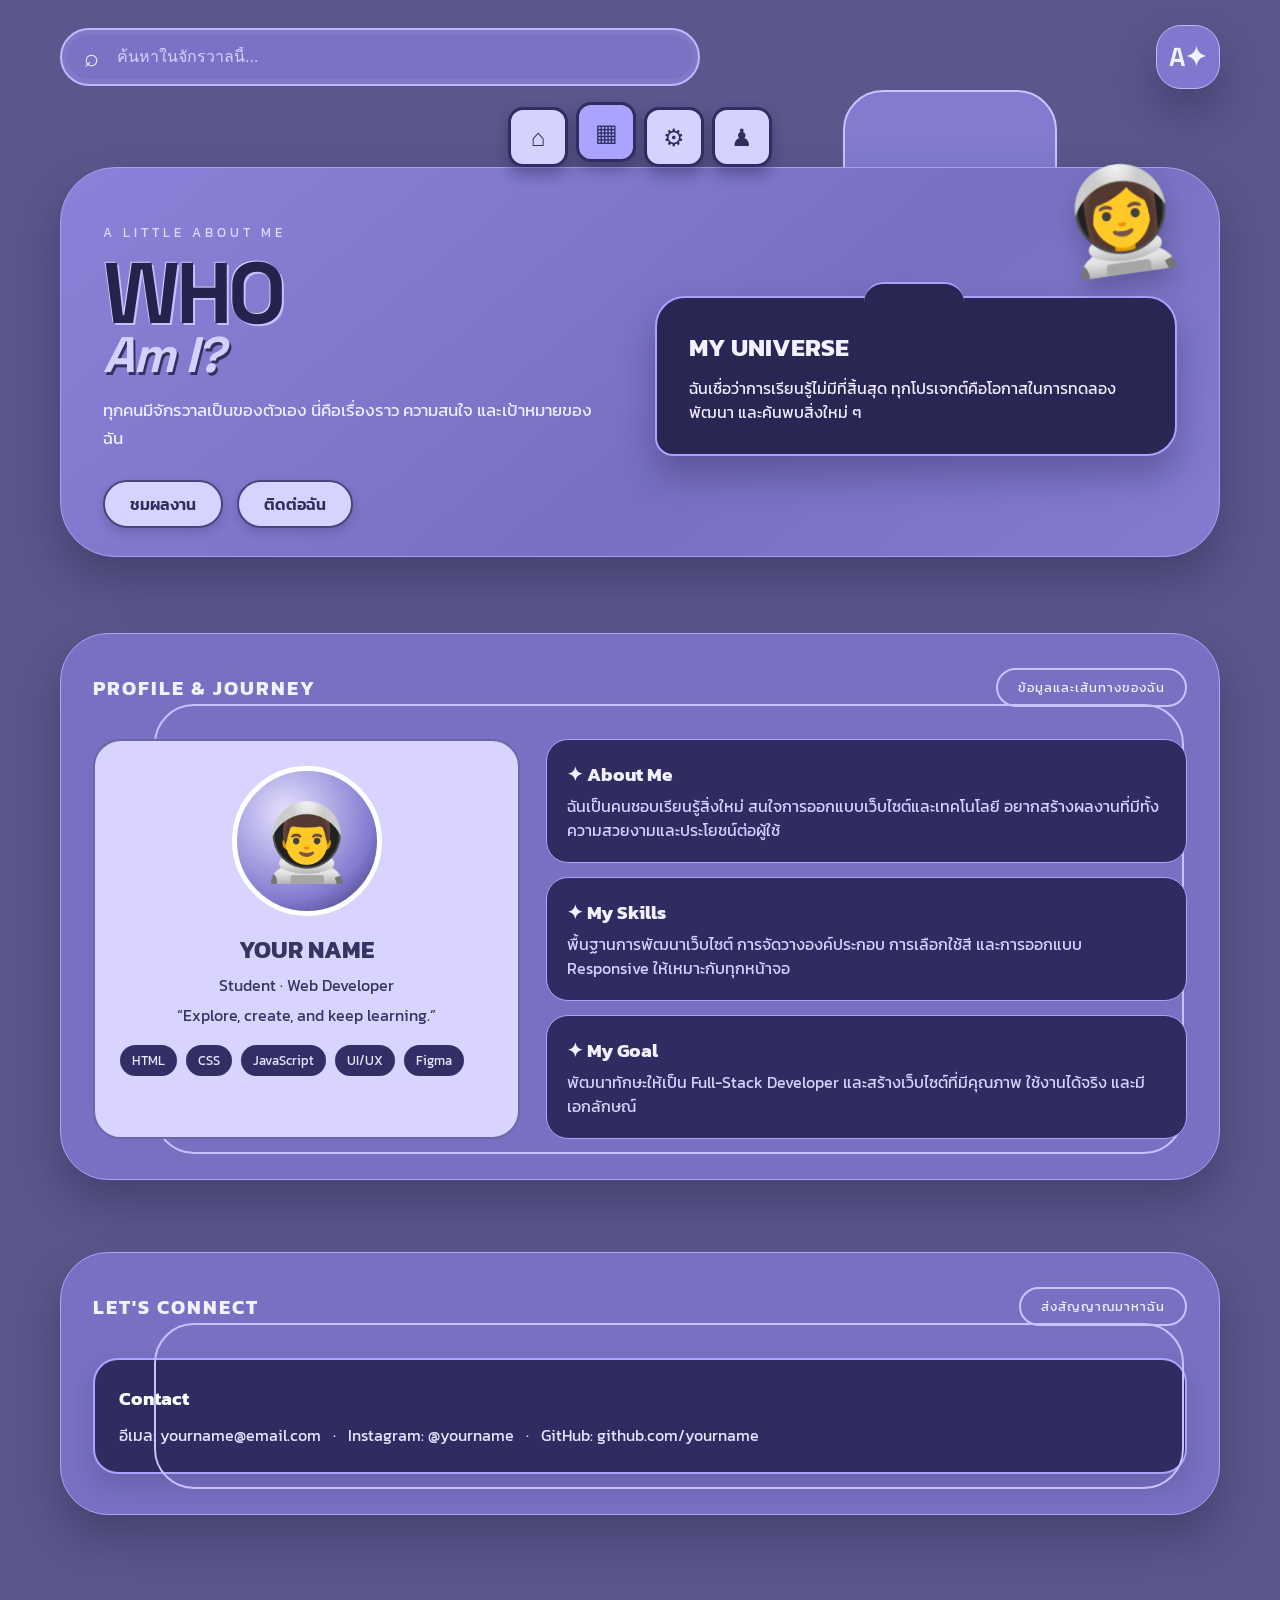
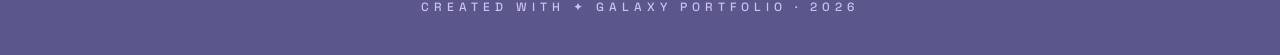
==== about.html @ 37b69501 "Add files via upload" ====
<!doctype html>
<html lang="th"><head><meta charset="utf-8"><meta name="viewport" content="width=device-width, initial-scale=1">
<title>About Me | Galaxy Portfolio</title><meta name="description" content="A purple galaxy-inspired personal portfolio.">
<link rel="stylesheet" href="style.css"></head><body><div class="wrap"><div class="topbar"><label class="search"><span>⌕</span><input type="search" placeholder="ค้นหาในจักรวาลนี้..." aria-label="ค้นหา"></label><a class="brandmark" href="index.html" aria-label="หน้าแรก">A✦</a></div>
    <nav class="nav" aria-label="เมนูหลัก">
    <a class="" href="index.html" title="Home">⌂</a>
    <a class="active" href="about.html" title="About me">▦</a>
    <a class="" href="mywork.html" title="My work">⚙</a>
    <a href="about.html#contact" title="Contact">♟</a></nav>
<main><section class="hero"><div><div class="eyebrow">A LITTLE ABOUT ME</div><h1>WHO<span>Am I?</span></h1><p>ทุกคนมีจักรวาลเป็นของตัวเอง นี่คือเรื่องราว ความสนใจ และเป้าหมายของฉัน</p><div class="buttons"><a class="pill" href="mywork.html">ชมผลงาน</a><a class="pill" href="#contact">ติดต่อฉัน</a></div></div><div class="hero-card"><h2>MY UNIVERSE</h2><p>ฉันเชื่อว่าการเรียนรู้ไม่มีที่สิ้นสุด ทุกโปรเจกต์คือโอกาสในการทดลอง พัฒนา และค้นพบสิ่งใหม่ ๆ</p></div><div class="astronaut">👩‍🚀</div></section>
<section class="section"><div class="section-head"><h2>PROFILE & JOURNEY</h2><span class="outline-label">ข้อมูลและเส้นทางของฉัน</span></div>
<div class="about-layout"><div class="profile"><div class="avatar">👨‍🚀</div><h2>YOUR NAME</h2><p>Student · Web Developer</p><p>“Explore, create, and keep learning.”</p><div class="skills"><span>HTML</span><span>CSS</span><span>JavaScript</span><span>UI/UX</span><span>Figma</span></div></div>
<div class="timeline"><article><h3>✦ About Me</h3><p>ฉันเป็นคนชอบเรียนรู้สิ่งใหม่ สนใจการออกแบบเว็บไซต์และเทคโนโลยี อยากสร้างผลงานที่มีทั้งความสวยงามและประโยชน์ต่อผู้ใช้</p></article><article><h3>✦ My Skills</h3><p>พื้นฐานการพัฒนาเว็บไซต์ การจัดวางองค์ประกอบ การเลือกใช้สี และการออกแบบ Responsive ให้เหมาะกับทุกหน้าจอ</p></article><article><h3>✦ My Goal</h3><p>พัฒนาทักษะให้เป็น Full-Stack Developer และสร้างเว็บไซต์ที่มีคุณภาพ ใช้งานได้จริง และมีเอกลักษณ์</p></article></div></div></section>
<section class="section" id="contact"><div class="section-head"><h2>LET'S CONNECT</h2><span class="outline-label">ส่งสัญญาณมาหาฉัน</span></div><div class="bubble dark"><h3>Contact</h3><p>อีเมล: yourname@email.com &nbsp; · &nbsp; Instagram: @yourname &nbsp; · &nbsp; GitHub: github.com/yourname</p></div></section></main><footer>CREATED WITH ✦ GALAXY PORTFOLIO · <span data-year></span></footer></div><script src="script.js"></script></body></html>
---- style.css ----
@import url('https://fonts.googleapis.com/css2?family=Kanit:wght@300;400;500;600;700&family=Space+Grotesk:wght@400;500;600;700&display=swap');
:root{--bg:#5b568b;--panel:#827bd0;--panel2:#7770c3;--deep:#292653;--line:#c8c4ff;--text:#f3f0ff;--muted:#d4d0f3;--light:#d9d5ff;--shadow:0 22px 42px #28234c66}
*{box-sizing:border-box}html{scroll-behavior:smooth}body{margin:0;background:var(--bg);color:var(--text);font-family:'Kanit',sans-serif;overflow-x:hidden}
a{color:inherit;text-decoration:none}button{font:inherit;cursor:pointer}
.wrap{width:min(1160px,92%);margin:auto}.topbar{display:flex;align-items:center;gap:14px;padding:25px 0 18px}
.search{height:58px;flex:1;max-width:640px;border:2px solid #bdb8ff;border-radius:40px;background:#7a73c5;display:flex;align-items:center;padding:0 22px;box-shadow:inset 0 0 0 5px #ffffff0b}
.search span{font-size:25px;margin-right:16px}.search input{background:transparent;border:0;outline:0;color:white;width:100%;font-size:16px}.search input::placeholder{color:#d6d1ff}
.brandmark{margin-left:auto;width:64px;height:64px;border-radius:25px;background:#7f78ce;border:1px solid #bcb7ff;display:grid;place-items:center;font:700 26px 'Space Grotesk';box-shadow:var(--shadow)}
.nav{display:flex;gap:8px;justify-content:center;margin:0 auto;position:relative;z-index:5}.nav a{background:#d6d2ff;color:#302d60;width:60px;height:60px;border:3px solid #302d60;border-radius:15px;display:grid;place-items:center;font-size:24px;box-shadow:0 8px 14px #201d4660;transition:.2s}.nav a:hover,.nav a.active{transform:translateY(-5px);background:#aaa4ff}
.hero{position:relative;margin:0 0 76px;padding:55px 42px 28px;border-radius:55px;background:linear-gradient(140deg,#8982d8,#7770c2 60%,#827bd0);border:1px solid #a7a1f4;box-shadow:var(--shadow);min-height:390px;display:grid;grid-template-columns:1fr 1fr;gap:30px;align-items:center}
.hero:before{content:"";position:absolute;right:14%;top:-78px;width:210px;height:150px;border-radius:40px;background:var(--panel);border:2px solid var(--line);z-index:-1}
.eyebrow{letter-spacing:4px;font-size:13px;color:#dcd8ff;text-transform:uppercase}.hero h1{font:700 clamp(48px,7vw,86px)/.92 'Space Grotesk';letter-spacing:-4px;margin:12px 0 16px;color:#25234e;text-shadow:2px 2px #c5c0ff,-1px -1px #d7d2ff}.hero h1 span{display:block;color:#d5d0ff;font-style:italic;font-size:.58em;letter-spacing:-2px;text-shadow:2px 3px #34305f}
.hero p{max-width:500px;color:#f1edff;font-size:17px;line-height:1.65}.hero-card{background:var(--deep);border:2px solid #a9a3ff;border-radius:30px 30px 30px 18px;padding:30px 32px;box-shadow:0 20px 35px #25214d55;position:relative}.hero-card:before{content:"";position:absolute;top:-16px;left:40%;width:100px;height:25px;background:var(--deep);border-top:2px solid #a9a3ff;border-radius:20px 20px 0 0}
.hero-card h2{font-size:25px;margin:0 0 10px}.hero-card p{margin:0;font-size:16px;line-height:1.5}.buttons{display:flex;gap:14px;flex-wrap:wrap;margin-top:28px}.pill{padding:10px 25px;border-radius:30px;border:2px solid #4a467c;background:#d7d3ff;color:#302d60;font-weight:600;box-shadow:0 5px 10px #29244a30;transition:.2s}.pill:hover{transform:translateY(-3px);background:#fff}
.astronaut{position:absolute;right:3%;top:-25px;font-size:100px;filter:drop-shadow(0 12px 12px #29234d55);transform:rotate(-8deg)}
.section{position:relative;margin:0 0 72px;padding:34px 32px 40px;background:var(--panel2);border:1px solid #aaa4f5;border-radius:48px;box-shadow:var(--shadow)}.section:before{content:"";position:absolute;left:8%;right:3%;top:70px;bottom:25px;border:2px solid #c6c1ff;border-radius:40px;pointer-events:none}
.section-head{display:flex;align-items:center;justify-content:space-between;gap:20px;margin:0 0 32px;position:relative;z-index:1}.section-head h2{font-size:20px;letter-spacing:2px;margin:0}.outline-label{border:2px solid #c8c4ff;border-radius:30px;padding:8px 20px;text-align:center;font-size:13px;letter-spacing:1px}
.feature-grid{display:grid;grid-template-columns:1fr 1fr;gap:22px;position:relative;z-index:1}.bubble{background:#d8d4ff;color:#46416e;border:2px solid #6c66a7;border-radius:25px;padding:24px;line-height:1.55;box-shadow:0 12px 22px #29234d30}.bubble.dark{background:#302c61;color:#e8e4ff;border-color:#aaa4ff}.bubble h3{margin:0 0 10px;color:#312e62}.bubble p{margin:0}.bubble.dark h3{color:#fff}
.feature{display:flex;align-items:center;gap:20px}.feature-icon{font-size:64px;flex-shrink:0}.arrow-link{display:inline-flex;align-items:center;gap:10px;margin-top:16px;background:#d6d2ff;color:#3c3869;border:2px solid #6964a7;border-radius:16px;padding:10px 18px;font-weight:500}
.gallery{display:grid;grid-template-columns:repeat(4,1fr);gap:18px;position:relative;z-index:1}.work-card{background:#292653;border:2px solid #d0cbff;border-radius:22px;overflow:hidden;min-height:230px;position:relative;transition:.25s}.work-card:hover{transform:translateY(-6px)}.work-art{height:155px;display:grid;place-items:center;font-size:66px;background:radial-gradient(circle at 50% 45%,#a69dff,#342e76 68%,#211e4b)}.work-card:nth-child(2) .work-art{background:radial-gradient(circle,#9c8cff,#2b265d 70%)}.work-card:nth-child(3) .work-art{background:radial-gradient(circle,#bd9aff,#3c226d 70%)}.work-card:nth-child(4) .work-art{background:radial-gradient(circle,#8bb8ff,#20284f 70%)}.work-info{padding:14px}.work-info h3{margin:0;font-size:16px}.work-info p{margin:4px 0 0;color:#c6c1ed;font-size:13px}.round-arrow{position:absolute;right:12px;top:130px;background:#b2acff;color:#302c60;width:44px;height:44px;border-radius:14px;display:grid;place-items:center;font-size:24px;border:2px solid #514c87}
footer{text-align:center;padding:12px 0 40px;color:#c7c2f0;letter-spacing:5px;font:500 12px 'Space Grotesk'}
.about-layout{display:grid;grid-template-columns:.8fr 1.2fr;gap:26px;position:relative;z-index:1}.profile{background:#d8d4ff;color:#373362;border-radius:28px;padding:25px;text-align:center;border:2px solid #6c66a7}.avatar{width:150px;height:150px;margin:0 auto 16px;border-radius:50%;background:radial-gradient(circle at 35% 30%,#e6e2ff,#827bd0 65%,#322d64);border:5px solid #fff;display:grid;place-items:center;font-size:75px}.profile h2{margin:0}.profile p{margin:6px 0}.skills{display:flex;flex-wrap:wrap;gap:9px;margin-top:18px}.skills span{background:#332e65;color:#e8e4ff;border-radius:20px;padding:6px 12px;font-size:13px}.timeline{display:grid;gap:14px}.timeline article{background:#302c61;border:1px solid #a9a3ff;border-radius:22px;padding:20px}.timeline h3{margin:0 0 6px}.timeline p{margin:0;color:#d7d2ff;line-height:1.5}
.project-grid{grid-template-columns:repeat(3,1fr)}.project-grid .work-card{min-height:300px}.project-grid .work-art{height:200px;font-size:80px}
@media(max-width:760px){.topbar{padding-top:16px}.brandmark{width:52px;height:52px}.hero{grid-template-columns:1fr;padding:40px 24px 28px;border-radius:34px;margin-bottom:60px}.hero h1{font-size:60px}.hero-card{padding:24px}.astronaut{font-size:72px;right:4%;top:-30px}.section{padding:26px 18px 30px;border-radius:32px}.section-head{align-items:flex-start;flex-direction:column}.feature-grid,.about-layout{grid-template-columns:1fr}.gallery{grid-template-columns:repeat(2,1fr)}.project-grid{grid-template-columns:1fr 1fr}.section:before{top:95px}.nav a{width:53px;height:53px}.work-card{min-height:210px}}
@media(max-width:440px){.search{height:50px;padding:0 14px}.search span{margin-right:8px}.hero h1{font-size:48px;letter-spacing:-2px}.gallery,.project-grid{grid-template-columns:1fr 1fr}.work-art{height:125px}.work-card{min-height:190px}.feature{align-items:flex-start}.feature-icon{font-size:45px}}
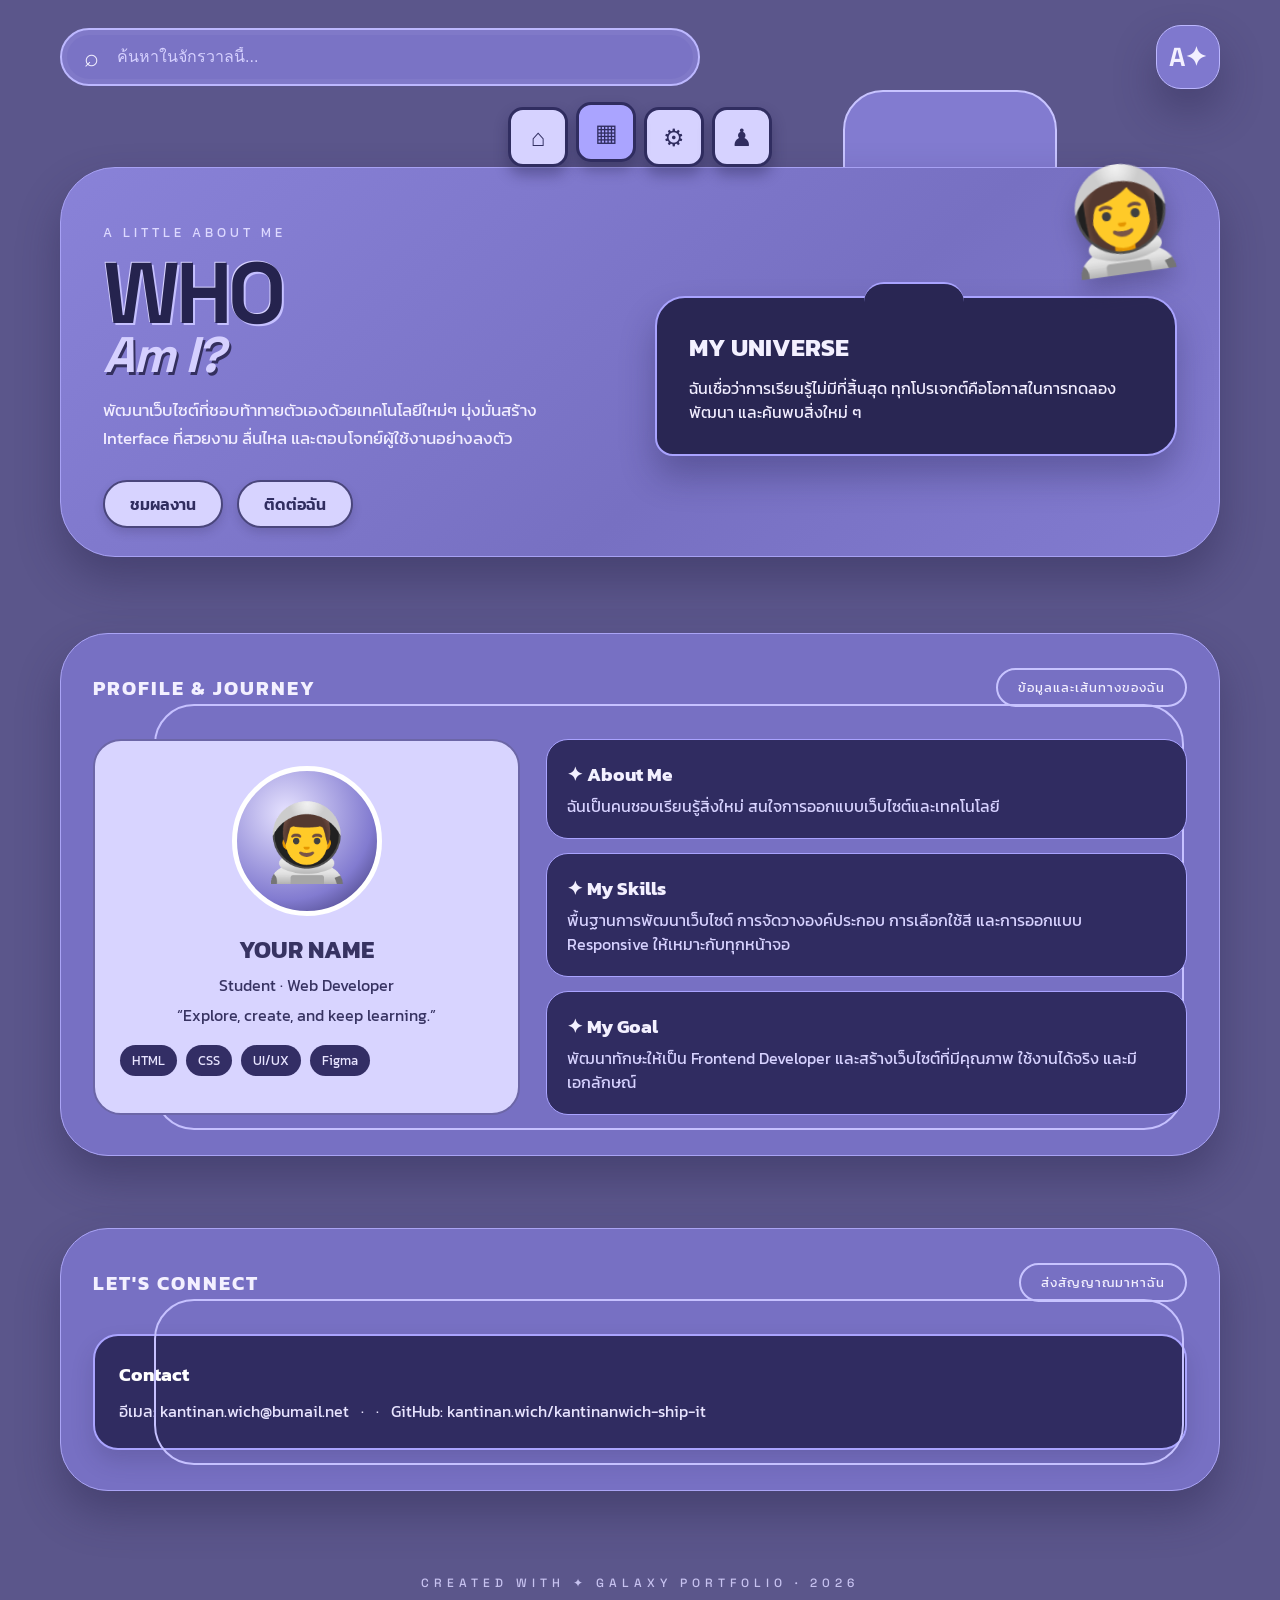
==== commit 5f37c08b: "Revise profile and contact information in about.html Updated personal information and skills in the " ====
--- a/about.html
+++ b/about.html
@@ -7,8 +7,8 @@
     <a class="active" href="about.html" title="About me">▦</a>
     <a class="" href="mywork.html" title="My work">⚙</a>
     <a href="about.html#contact" title="Contact">♟</a></nav>
-<main><section class="hero"><div><div class="eyebrow">A LITTLE ABOUT ME</div><h1>WHO<span>Am I?</span></h1><p>ทุกคนมีจักรวาลเป็นของตัวเอง นี่คือเรื่องราว ความสนใจ และเป้าหมายของฉัน</p><div class="buttons"><a class="pill" href="mywork.html">ชมผลงาน</a><a class="pill" href="#contact">ติดต่อฉัน</a></div></div><div class="hero-card"><h2>MY UNIVERSE</h2><p>ฉันเชื่อว่าการเรียนรู้ไม่มีที่สิ้นสุด ทุกโปรเจกต์คือโอกาสในการทดลอง พัฒนา และค้นพบสิ่งใหม่ ๆ</p></div><div class="astronaut">👩‍🚀</div></section>
+<main><section class="hero"><div><div class="eyebrow">A LITTLE ABOUT ME</div><h1>WHO<span>Am I?</span></h1><p>พัฒนาเว็บไซต์ที่ชอบท้าทายตัวเองด้วยเทคโนโลยีใหม่ๆ มุ่งมั่นสร้าง Interface ที่สวยงาม ลื่นไหล และตอบโจทย์ผู้ใช้งานอย่างลงตัว</p><div class="buttons"><a class="pill" href="mywork.html">ชมผลงาน</a><a class="pill" href="#contact">ติดต่อฉัน</a></div></div><div class="hero-card"><h2>MY UNIVERSE</h2><p>ฉันเชื่อว่าการเรียนรู้ไม่มีที่สิ้นสุด ทุกโปรเจกต์คือโอกาสในการทดลอง พัฒนา และค้นพบสิ่งใหม่ ๆ</p></div><div class="astronaut">👩‍🚀</div></section>
 <section class="section"><div class="section-head"><h2>PROFILE & JOURNEY</h2><span class="outline-label">ข้อมูลและเส้นทางของฉัน</span></div>
-<div class="about-layout"><div class="profile"><div class="avatar">👨‍🚀</div><h2>YOUR NAME</h2><p>Student · Web Developer</p><p>“Explore, create, and keep learning.”</p><div class="skills"><span>HTML</span><span>CSS</span><span>JavaScript</span><span>UI/UX</span><span>Figma</span></div></div>
-<div class="timeline"><article><h3>✦ About Me</h3><p>ฉันเป็นคนชอบเรียนรู้สิ่งใหม่ สนใจการออกแบบเว็บไซต์และเทคโนโลยี อยากสร้างผลงานที่มีทั้งความสวยงามและประโยชน์ต่อผู้ใช้</p></article><article><h3>✦ My Skills</h3><p>พื้นฐานการพัฒนาเว็บไซต์ การจัดวางองค์ประกอบ การเลือกใช้สี และการออกแบบ Responsive ให้เหมาะกับทุกหน้าจอ</p></article><article><h3>✦ My Goal</h3><p>พัฒนาทักษะให้เป็น Full-Stack Developer และสร้างเว็บไซต์ที่มีคุณภาพ ใช้งานได้จริง และมีเอกลักษณ์</p></article></div></div></section>
-<section class="section" id="contact"><div class="section-head"><h2>LET'S CONNECT</h2><span class="outline-label">ส่งสัญญาณมาหาฉัน</span></div><div class="bubble dark"><h3>Contact</h3><p>อีเมล: yourname@email.com &nbsp; · &nbsp; Instagram: @yourname &nbsp; · &nbsp; GitHub: github.com/yourname</p></div></section></main><footer>CREATED WITH ✦ GALAXY PORTFOLIO · <span data-year></span></footer></div><script src="script.js"></script></body></html>+<div class="about-layout"><div class="profile"><div class="avatar">👨‍🚀</div><h2>YOUR NAME</h2><p>Student · Web Developer</p><p>“Explore, create, and keep learning.”</p><div class="skills"><span>HTML</span><span>CSS</span><span>UI/UX</span><span>Figma</span></div></div>
+<div class="timeline"><article><h3>✦ About Me</h3><p>ฉันเป็นคนชอบเรียนรู้สิ่งใหม่ สนใจการออกแบบเว็บไซต์และเทคโนโลยี </p></article><article><h3>✦ My Skills</h3><p>พื้นฐานการพัฒนาเว็บไซต์ การจัดวางองค์ประกอบ การเลือกใช้สี และการออกแบบ Responsive ให้เหมาะกับทุกหน้าจอ</p></article><article><h3>✦ My Goal</h3><p>พัฒนาทักษะให้เป็น Frontend Developer และสร้างเว็บไซต์ที่มีคุณภาพ ใช้งานได้จริง และมีเอกลักษณ์</p></article></div></div></section>
+<section class="section" id="contact"><div class="section-head"><h2>LET'S CONNECT</h2><span class="outline-label">ส่งสัญญาณมาหาฉัน</span></div><div class="bubble dark"><h3>Contact</h3><p>อีเมล: kantinan.wich@bumail.net &nbsp; · &nbsp; · &nbsp; GitHub: kantinan.wich/kantinanwich-ship-it</p></div></section></main><footer>CREATED WITH ✦ GALAXY PORTFOLIO · <span data-year></span></footer></div><script src="script.js"></script></body></html>
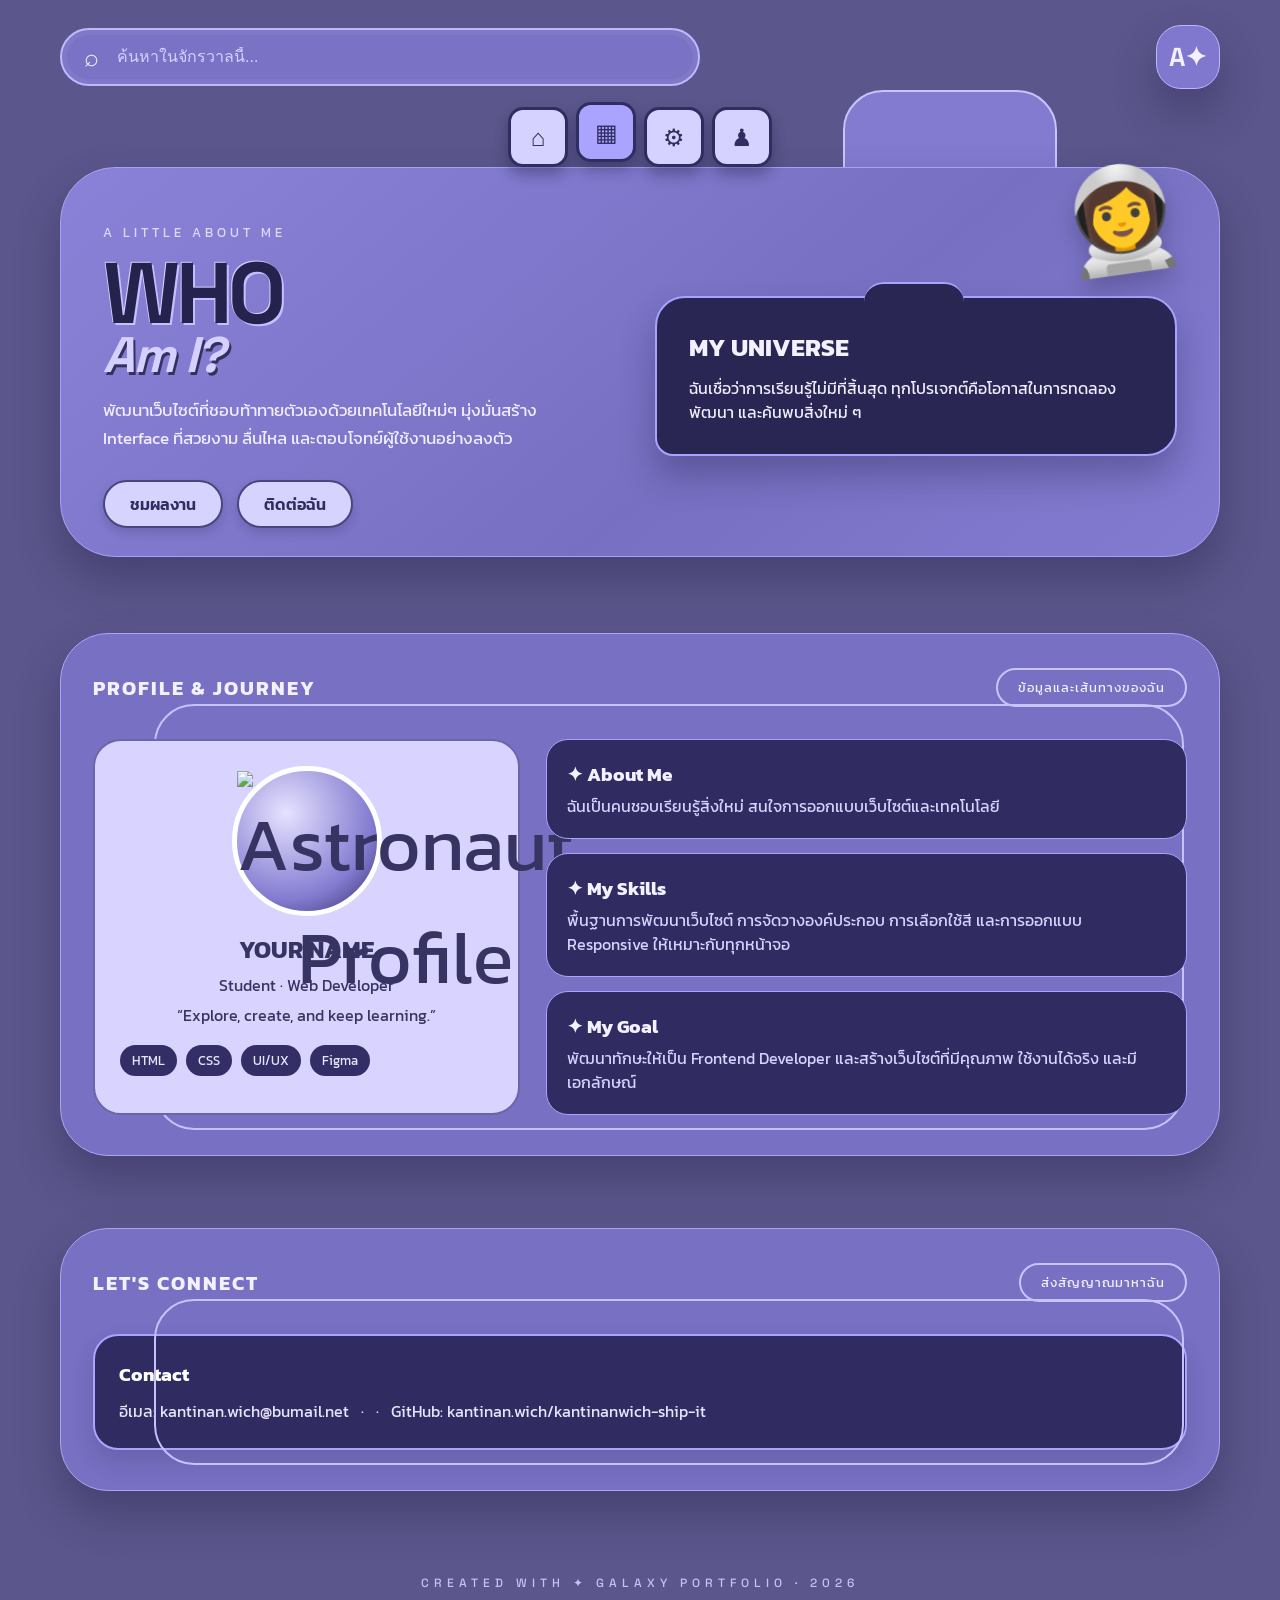
==== commit 53a9e863: "Update about.html" ====
--- a/about.html
+++ b/about.html
@@ -9,6 +9,6 @@
     <a href="about.html#contact" title="Contact">♟</a></nav>
 <main><section class="hero"><div><div class="eyebrow">A LITTLE ABOUT ME</div><h1>WHO<span>Am I?</span></h1><p>พัฒนาเว็บไซต์ที่ชอบท้าทายตัวเองด้วยเทคโนโลยีใหม่ๆ มุ่งมั่นสร้าง Interface ที่สวยงาม ลื่นไหล และตอบโจทย์ผู้ใช้งานอย่างลงตัว</p><div class="buttons"><a class="pill" href="mywork.html">ชมผลงาน</a><a class="pill" href="#contact">ติดต่อฉัน</a></div></div><div class="hero-card"><h2>MY UNIVERSE</h2><p>ฉันเชื่อว่าการเรียนรู้ไม่มีที่สิ้นสุด ทุกโปรเจกต์คือโอกาสในการทดลอง พัฒนา และค้นพบสิ่งใหม่ ๆ</p></div><div class="astronaut">👩‍🚀</div></section>
 <section class="section"><div class="section-head"><h2>PROFILE & JOURNEY</h2><span class="outline-label">ข้อมูลและเส้นทางของฉัน</span></div>
-<div class="about-layout"><div class="profile"><div class="avatar">👨‍🚀</div><h2>YOUR NAME</h2><p>Student · Web Developer</p><p>“Explore, create, and keep learning.”</p><div class="skills"><span>HTML</span><span>CSS</span><span>UI/UX</span><span>Figma</span></div></div>
+<div class="about-layout"><div class="profile"><div class="avatar"><img src="assets/astronaut.png" alt="Astronaut Profile"></div><h2>YOUR NAME</h2><p>Student · Web Developer</p><p>“Explore, create, and keep learning.”</p><div class="skills"><span>HTML</span><span>CSS</span><span>UI/UX</span><span>Figma</span></div></div>
 <div class="timeline"><article><h3>✦ About Me</h3><p>ฉันเป็นคนชอบเรียนรู้สิ่งใหม่ สนใจการออกแบบเว็บไซต์และเทคโนโลยี </p></article><article><h3>✦ My Skills</h3><p>พื้นฐานการพัฒนาเว็บไซต์ การจัดวางองค์ประกอบ การเลือกใช้สี และการออกแบบ Responsive ให้เหมาะกับทุกหน้าจอ</p></article><article><h3>✦ My Goal</h3><p>พัฒนาทักษะให้เป็น Frontend Developer และสร้างเว็บไซต์ที่มีคุณภาพ ใช้งานได้จริง และมีเอกลักษณ์</p></article></div></div></section>
 <section class="section" id="contact"><div class="section-head"><h2>LET'S CONNECT</h2><span class="outline-label">ส่งสัญญาณมาหาฉัน</span></div><div class="bubble dark"><h3>Contact</h3><p>อีเมล: kantinan.wich@bumail.net &nbsp; · &nbsp; · &nbsp; GitHub: kantinan.wich/kantinanwich-ship-it</p></div></section></main><footer>CREATED WITH ✦ GALAXY PORTFOLIO · <span data-year></span></footer></div><script src="script.js"></script></body></html>
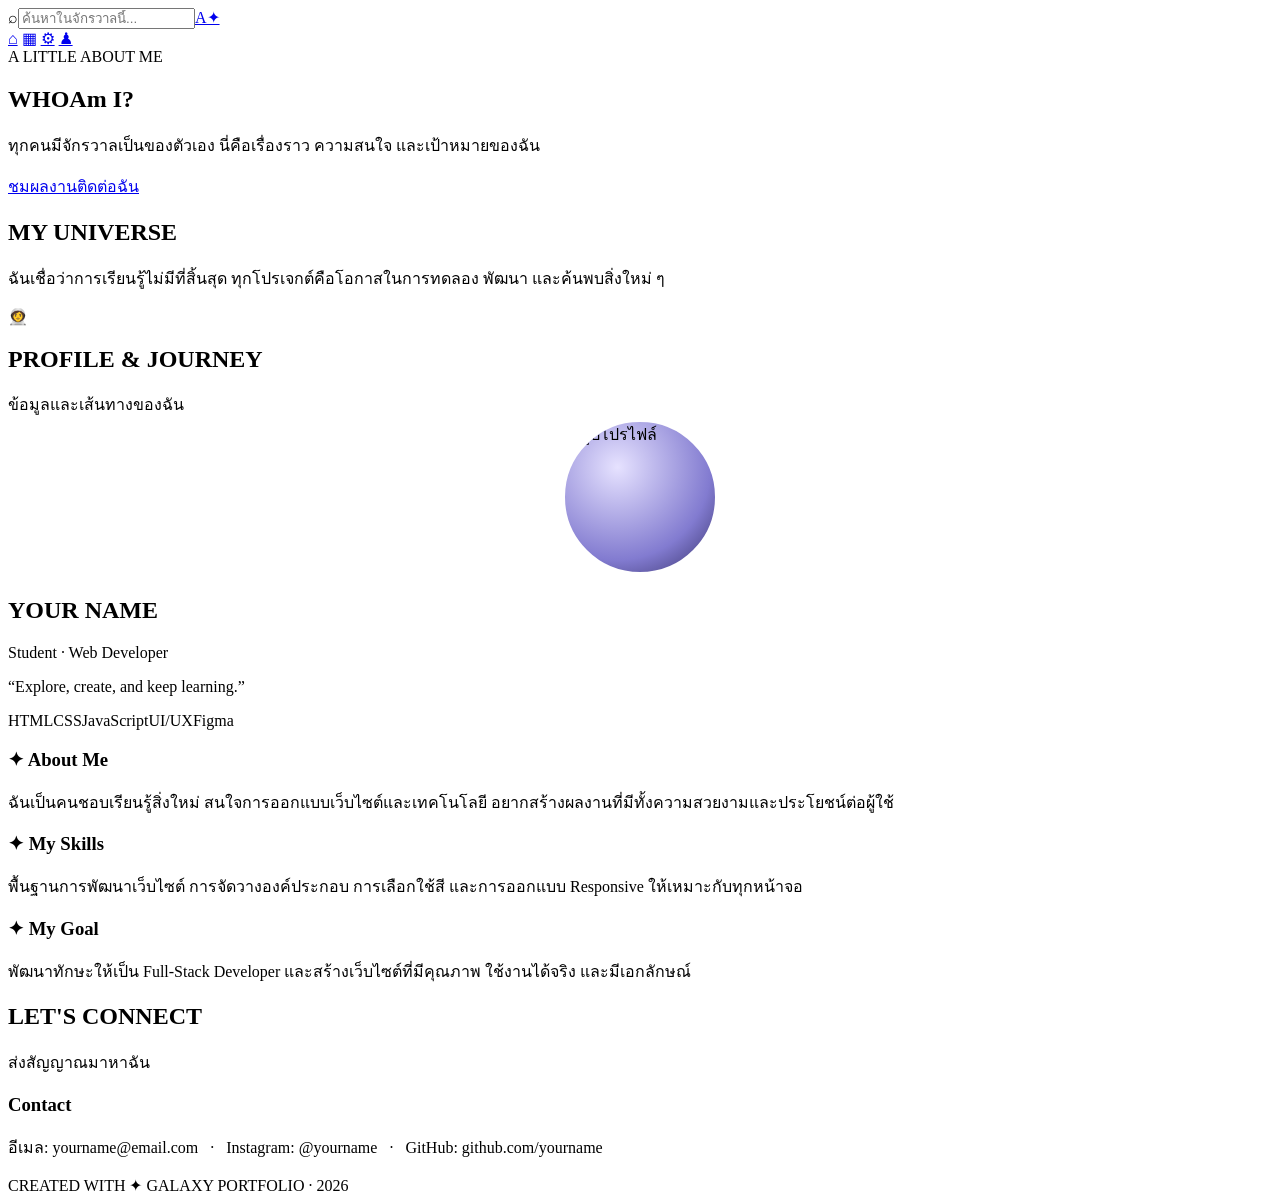
==== commit 6a972089: "Add files via upload" ====
--- a/about.html
+++ b/about.html
@@ -7,8 +7,8 @@
     <a class="active" href="about.html" title="About me">▦</a>
     <a class="" href="mywork.html" title="My work">⚙</a>
     <a href="about.html#contact" title="Contact">♟</a></nav>
-<main><section class="hero"><div><div class="eyebrow">A LITTLE ABOUT ME</div><h1>WHO<span>Am I?</span></h1><p>พัฒนาเว็บไซต์ที่ชอบท้าทายตัวเองด้วยเทคโนโลยีใหม่ๆ มุ่งมั่นสร้าง Interface ที่สวยงาม ลื่นไหล และตอบโจทย์ผู้ใช้งานอย่างลงตัว</p><div class="buttons"><a class="pill" href="mywork.html">ชมผลงาน</a><a class="pill" href="#contact">ติดต่อฉัน</a></div></div><div class="hero-card"><h2>MY UNIVERSE</h2><p>ฉันเชื่อว่าการเรียนรู้ไม่มีที่สิ้นสุด ทุกโปรเจกต์คือโอกาสในการทดลอง พัฒนา และค้นพบสิ่งใหม่ ๆ</p></div><div class="astronaut">👩‍🚀</div></section>
+<main><section class="hero"><div><div class="eyebrow">A LITTLE ABOUT ME</div><h1>WHO<span>Am I?</span></h1><p>ทุกคนมีจักรวาลเป็นของตัวเอง นี่คือเรื่องราว ความสนใจ และเป้าหมายของฉัน</p><div class="buttons"><a class="pill" href="mywork.html">ชมผลงาน</a><a class="pill" href="#contact">ติดต่อฉัน</a></div></div><div class="hero-card"><h2>MY UNIVERSE</h2><p>ฉันเชื่อว่าการเรียนรู้ไม่มีที่สิ้นสุด ทุกโปรเจกต์คือโอกาสในการทดลอง พัฒนา และค้นพบสิ่งใหม่ ๆ</p></div><div class="astronaut">👩‍🚀</div></section>
 <section class="section"><div class="section-head"><h2>PROFILE & JOURNEY</h2><span class="outline-label">ข้อมูลและเส้นทางของฉัน</span></div>
-<div class="about-layout"><div class="profile"><div class="avatar"><img src="assets/astronaut.png" alt="Astronaut Profile"></div><h2>YOUR NAME</h2><p>Student · Web Developer</p><p>“Explore, create, and keep learning.”</p><div class="skills"><span>HTML</span><span>CSS</span><span>UI/UX</span><span>Figma</span></div></div>
-<div class="timeline"><article><h3>✦ About Me</h3><p>ฉันเป็นคนชอบเรียนรู้สิ่งใหม่ สนใจการออกแบบเว็บไซต์และเทคโนโลยี </p></article><article><h3>✦ My Skills</h3><p>พื้นฐานการพัฒนาเว็บไซต์ การจัดวางองค์ประกอบ การเลือกใช้สี และการออกแบบ Responsive ให้เหมาะกับทุกหน้าจอ</p></article><article><h3>✦ My Goal</h3><p>พัฒนาทักษะให้เป็น Frontend Developer และสร้างเว็บไซต์ที่มีคุณภาพ ใช้งานได้จริง และมีเอกลักษณ์</p></article></div></div></section>
-<section class="section" id="contact"><div class="section-head"><h2>LET'S CONNECT</h2><span class="outline-label">ส่งสัญญาณมาหาฉัน</span></div><div class="bubble dark"><h3>Contact</h3><p>อีเมล: kantinan.wich@bumail.net &nbsp; · &nbsp; · &nbsp; GitHub: kantinan.wich/kantinanwich-ship-it</p></div></section></main><footer>CREATED WITH ✦ GALAXY PORTFOLIO · <span data-year></span></footer></div><script src="script.js"></script></body></html>
+<div class="about-layout"><div class="profile"><div class="avatar"><img src="assets/profile.jpg" alt="รูปโปรไฟล์"></div><h2>YOUR NAME</h2><p>Student · Web Developer</p><p>“Explore, create, and keep learning.”</p><div class="skills"><span>HTML</span><span>CSS</span><span>JavaScript</span><span>UI/UX</span><span>Figma</span></div></div>
+<div class="timeline"><article><h3>✦ About Me</h3><p>ฉันเป็นคนชอบเรียนรู้สิ่งใหม่ สนใจการออกแบบเว็บไซต์และเทคโนโลยี อยากสร้างผลงานที่มีทั้งความสวยงามและประโยชน์ต่อผู้ใช้</p></article><article><h3>✦ My Skills</h3><p>พื้นฐานการพัฒนาเว็บไซต์ การจัดวางองค์ประกอบ การเลือกใช้สี และการออกแบบ Responsive ให้เหมาะกับทุกหน้าจอ</p></article><article><h3>✦ My Goal</h3><p>พัฒนาทักษะให้เป็น Full-Stack Developer และสร้างเว็บไซต์ที่มีคุณภาพ ใช้งานได้จริง และมีเอกลักษณ์</p></article></div></div></section>
+<section class="section" id="contact"><div class="section-head"><h2>LET'S CONNECT</h2><span class="outline-label">ส่งสัญญาณมาหาฉัน</span></div><div class="bubble dark"><h3>Contact</h3><p>อีเมล: yourname@email.com &nbsp; · &nbsp; Instagram: @yourname &nbsp; · &nbsp; GitHub: github.com/yourname</p></div></section></main><footer>CREATED WITH ✦ GALAXY PORTFOLIO · <span data-year></span></footer></div><script src="script.js"></script></body></html>
--- a/style.css
+++ b/style.css
@@ -1,25 +1,20 @@
-@import url('https://fonts.googleapis.com/css2?family=Kanit:wght@300;400;500;600;700&family=Space+Grotesk:wght@400;500;600;700&display=swap');
-:root{--bg:#5b568b;--panel:#827bd0;--panel2:#7770c3;--deep:#292653;--line:#c8c4ff;--text:#f3f0ff;--muted:#d4d0f3;--light:#d9d5ff;--shadow:0 22px 42px #28234c66}
-*{box-sizing:border-box}html{scroll-behavior:smooth}body{margin:0;background:var(--bg);color:var(--text);font-family:'Kanit',sans-serif;overflow-x:hidden}
-a{color:inherit;text-decoration:none}button{font:inherit;cursor:pointer}
-.wrap{width:min(1160px,92%);margin:auto}.topbar{display:flex;align-items:center;gap:14px;padding:25px 0 18px}
-.search{height:58px;flex:1;max-width:640px;border:2px solid #bdb8ff;border-radius:40px;background:#7a73c5;display:flex;align-items:center;padding:0 22px;box-shadow:inset 0 0 0 5px #ffffff0b}
-.search span{font-size:25px;margin-right:16px}.search input{background:transparent;border:0;outline:0;color:white;width:100%;font-size:16px}.search input::placeholder{color:#d6d1ff}
-.brandmark{margin-left:auto;width:64px;height:64px;border-radius:25px;background:#7f78ce;border:1px solid #bcb7ff;display:grid;place-items:center;font:700 26px 'Space Grotesk';box-shadow:var(--shadow)}
-.nav{display:flex;gap:8px;justify-content:center;margin:0 auto;position:relative;z-index:5}.nav a{background:#d6d2ff;color:#302d60;width:60px;height:60px;border:3px solid #302d60;border-radius:15px;display:grid;place-items:center;font-size:24px;box-shadow:0 8px 14px #201d4660;transition:.2s}.nav a:hover,.nav a.active{transform:translateY(-5px);background:#aaa4ff}
-.hero{position:relative;margin:0 0 76px;padding:55px 42px 28px;border-radius:55px;background:linear-gradient(140deg,#8982d8,#7770c2 60%,#827bd0);border:1px solid #a7a1f4;box-shadow:var(--shadow);min-height:390px;display:grid;grid-template-columns:1fr 1fr;gap:30px;align-items:center}
-.hero:before{content:"";position:absolute;right:14%;top:-78px;width:210px;height:150px;border-radius:40px;background:var(--panel);border:2px solid var(--line);z-index:-1}
-.eyebrow{letter-spacing:4px;font-size:13px;color:#dcd8ff;text-transform:uppercase}.hero h1{font:700 clamp(48px,7vw,86px)/.92 'Space Grotesk';letter-spacing:-4px;margin:12px 0 16px;color:#25234e;text-shadow:2px 2px #c5c0ff,-1px -1px #d7d2ff}.hero h1 span{display:block;color:#d5d0ff;font-style:italic;font-size:.58em;letter-spacing:-2px;text-shadow:2px 3px #34305f}
-.hero p{max-width:500px;color:#f1edff;font-size:17px;line-height:1.65}.hero-card{background:var(--deep);border:2px solid #a9a3ff;border-radius:30px 30px 30px 18px;padding:30px 32px;box-shadow:0 20px 35px #25214d55;position:relative}.hero-card:before{content:"";position:absolute;top:-16px;left:40%;width:100px;height:25px;background:var(--deep);border-top:2px solid #a9a3ff;border-radius:20px 20px 0 0}
-.hero-card h2{font-size:25px;margin:0 0 10px}.hero-card p{margin:0;font-size:16px;line-height:1.5}.buttons{display:flex;gap:14px;flex-wrap:wrap;margin-top:28px}.pill{padding:10px 25px;border-radius:30px;border:2px solid #4a467c;background:#d7d3ff;color:#302d60;font-weight:600;box-shadow:0 5px 10px #29244a30;transition:.2s}.pill:hover{transform:translateY(-3px);background:#fff}
-.astronaut{position:absolute;right:3%;top:-25px;font-size:100px;filter:drop-shadow(0 12px 12px #29234d55);transform:rotate(-8deg)}
-.section{position:relative;margin:0 0 72px;padding:34px 32px 40px;background:var(--panel2);border:1px solid #aaa4f5;border-radius:48px;box-shadow:var(--shadow)}.section:before{content:"";position:absolute;left:8%;right:3%;top:70px;bottom:25px;border:2px solid #c6c1ff;border-radius:40px;pointer-events:none}
-.section-head{display:flex;align-items:center;justify-content:space-between;gap:20px;margin:0 0 32px;position:relative;z-index:1}.section-head h2{font-size:20px;letter-spacing:2px;margin:0}.outline-label{border:2px solid #c8c4ff;border-radius:30px;padding:8px 20px;text-align:center;font-size:13px;letter-spacing:1px}
-.feature-grid{display:grid;grid-template-columns:1fr 1fr;gap:22px;position:relative;z-index:1}.bubble{background:#d8d4ff;color:#46416e;border:2px solid #6c66a7;border-radius:25px;padding:24px;line-height:1.55;box-shadow:0 12px 22px #29234d30}.bubble.dark{background:#302c61;color:#e8e4ff;border-color:#aaa4ff}.bubble h3{margin:0 0 10px;color:#312e62}.bubble p{margin:0}.bubble.dark h3{color:#fff}
-.feature{display:flex;align-items:center;gap:20px}.feature-icon{font-size:64px;flex-shrink:0}.arrow-link{display:inline-flex;align-items:center;gap:10px;margin-top:16px;background:#d6d2ff;color:#3c3869;border:2px solid #6964a7;border-radius:16px;padding:10px 18px;font-weight:500}
-.gallery{display:grid;grid-template-columns:repeat(4,1fr);gap:18px;position:relative;z-index:1}.work-card{background:#292653;border:2px solid #d0cbff;border-radius:22px;overflow:hidden;min-height:230px;position:relative;transition:.25s}.work-card:hover{transform:translateY(-6px)}.work-art{height:155px;display:grid;place-items:center;font-size:66px;background:radial-gradient(circle at 50% 45%,#a69dff,#342e76 68%,#211e4b)}.work-card:nth-child(2) .work-art{background:radial-gradient(circle,#9c8cff,#2b265d 70%)}.work-card:nth-child(3) .work-art{background:radial-gradient(circle,#bd9aff,#3c226d 70%)}.work-card:nth-child(4) .work-art{background:radial-gradient(circle,#8bb8ff,#20284f 70%)}.work-info{padding:14px}.work-info h3{margin:0;font-size:16px}.work-info p{margin:4px 0 0;color:#c6c1ed;font-size:13px}.round-arrow{position:absolute;right:12px;top:130px;background:#b2acff;color:#302c60;width:44px;height:44px;border-radius:14px;display:grid;place-items:center;font-size:24px;border:2px solid #514c87}
-footer{text-align:center;padding:12px 0 40px;color:#c7c2f0;letter-spacing:5px;font:500 12px 'Space Grotesk'}
-.about-layout{display:grid;grid-template-columns:.8fr 1.2fr;gap:26px;position:relative;z-index:1}.profile{background:#d8d4ff;color:#373362;border-radius:28px;padding:25px;text-align:center;border:2px solid #6c66a7}.avatar{width:150px;height:150px;margin:0 auto 16px;border-radius:50%;background:radial-gradient(circle at 35% 30%,#e6e2ff,#827bd0 65%,#322d64);border:5px solid #fff;display:grid;place-items:center;font-size:75px}.profile h2{margin:0}.profile p{margin:6px 0}.skills{display:flex;flex-wrap:wrap;gap:9px;margin-top:18px}.skills span{background:#332e65;color:#e8e4ff;border-radius:20px;padding:6px 12px;font-size:13px}.timeline{display:grid;gap:14px}.timeline article{background:#302c61;border:1px solid #a9a3ff;border-radius:22px;padding:20px}.timeline h3{margin:0 0 6px}.timeline p{margin:0;color:#d7d2ff;line-height:1.5}
-.project-grid{grid-template-columns:repeat(3,1fr)}.project-grid .work-card{min-height:300px}.project-grid .work-art{height:200px;font-size:80px}
-@media(max-width:760px){.topbar{padding-top:16px}.brandmark{width:52px;height:52px}.hero{grid-template-columns:1fr;padding:40px 24px 28px;border-radius:34px;margin-bottom:60px}.hero h1{font-size:60px}.hero-card{padding:24px}.astronaut{font-size:72px;right:4%;top:-30px}.section{padding:26px 18px 30px;border-radius:32px}.section-head{align-items:flex-start;flex-direction:column}.feature-grid,.about-layout{grid-template-columns:1fr}.gallery{grid-template-columns:repeat(2,1fr)}.project-grid{grid-template-columns:1fr 1fr}.section:before{top:95px}.nav a{width:53px;height:53px}.work-card{min-height:210px}}
-@media(max-width:440px){.search{height:50px;padding:0 14px}.search span{margin-right:8px}.hero h1{font-size:48px;letter-spacing:-2px}.gallery,.project-grid{grid-template-columns:1fr 1fr}.work-art{height:125px}.work-card{min-height:190px}.feature{align-items:flex-start}.feature-icon{font-size:45px}}+
+.avatar {
+  width: 150px;
+  height: 150px;
+  margin: 0 auto 16px;
+  border-radius: 50%;
+  background: radial-gradient(circle at 35% 30%, #e6e2ff, #827bd0 65%, #322d64);
+  border: 5px solid #fff;
+  display: grid;
+  place-items: center;
+  overflow: hidden;
+}
+.avatar img {
+  display: block;
+  width: 100%;
+  height: 100%;
+  object-fit: cover;
+  object-position: center 35%;
+  border-radius: 50%;
+}
